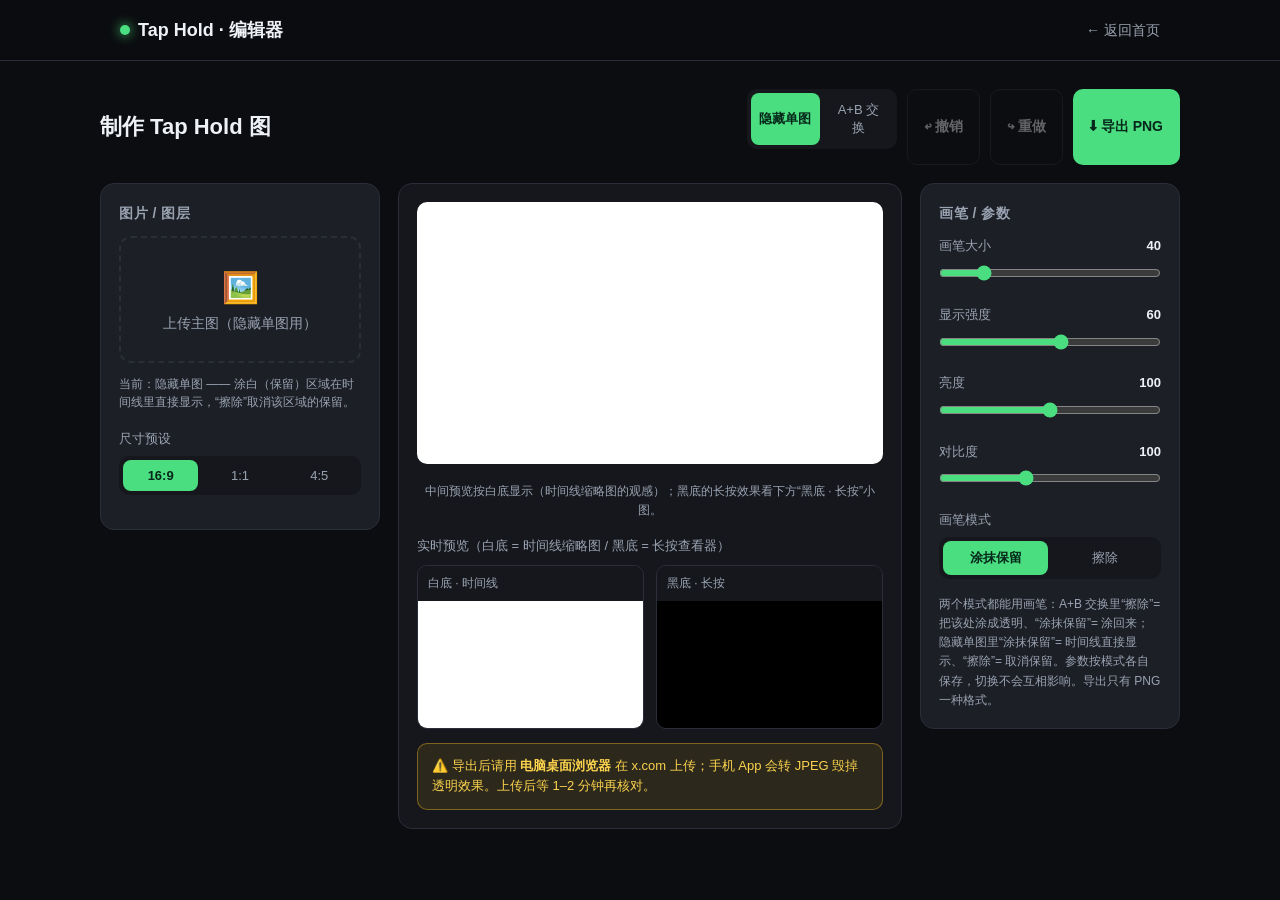
==== editor.html @ 9f055609 "初始化：Tap Hold 编辑器（双通道隔离、双模式画笔、可拖动对比预览、PNG8 分级 alpha 导出）" ====
<!DOCTYPE html>
<html lang="zh-CN">
<head>
<meta charset="UTF-8">
<meta name="viewport" content="width=device-width, initial-scale=1.0">
<title>编辑器 · Tap Hold 生成器</title>
<link rel="icon" href="favicon.svg" type="image/svg+xml">
<link rel="stylesheet" href="css/style.css">
</head>
<body>

<nav class="nav">
  <div class="container nav-inner">
    <div class="logo"><span class="dot"></span> Tap Hold · 编辑器</div>
    <div class="nav-links">
      <a href="index.html">← 返回首页</a>
    </div>
  </div>
</nav>

<div class="container editor-wrap">
  <div class="editor-top">
    <h2>制作 Tap Hold 图</h2>
    <div class="toolbar">
      <div class="seg" id="modeSeg">
        <button data-mode="hide" class="active">隐藏单图</button>
        <button data-mode="swap">A+B 交换</button>
      </div>
      <button class="btn btn-ghost btn-sm" id="undoBtn">↩ 撤销</button>
      <button class="btn btn-ghost btn-sm" id="redoBtn">↪ 重做</button>
      <button class="btn btn-primary btn-sm" id="exportBtn">⬇ 导出 PNG</button>
    </div>
  </div>

  <div class="editor-grid">
    <!-- 左：上传与图层 -->
    <div class="panel">
      <h4>图片 / 图层</h4>
      <div id="uploadA" class="upload-box upload-area-swap-a" style="display:none">
        <div class="big">🖼️</div>
        <div id="labelA">上传图 A（时间线显示）</div>
      </div>
      <div id="uploadB" class="upload-box upload-area-swap-b" style="display:none">
        <div class="big">🌑</div>
        <div id="labelB">上传图 B（长按显示）</div>
      </div>
      <div id="uploadMain" class="upload-box upload-area-hide-main">
        <div class="big">🖼️</div>
        <div id="labelMain">上传主图（隐藏单图用）</div>
      </div>
      <input type="file" id="fileA" accept="image/*" hidden>
      <input type="file" id="fileB" accept="image/*" hidden>
      <input type="file" id="fileMain" accept="image/*" hidden>
      <p class="panel-note" id="modeHint">当前：隐藏单图 —— 涂白（保留）区域在时间线里直接显示，其余区域长按才浮现。</p>

      <div class="ctrl" style="margin-top:18px">
        <label>尺寸预设</label>
        <div class="seg" id="sizeSeg">
          <button data-size="16:9" class="active">16:9</button>
          <button data-size="1:1">1:1</button>
          <button data-size="4:5">4:5</button>
        </div>
      </div>
    </div>

    <!-- 中：画布 -->
    <div class="canvas-stage">
      <div class="canvas-box">
        <canvas id="canvas" width="1200" height="675"></canvas>
        <div class="cmp-tag cmp-tag-l" id="cmpTagL">缩略图</div>
        <div class="cmp-tag cmp-tag-r" id="cmpTagR">点击放大后</div>
        <div class="cmp-line" id="cmpLine"></div>
        <div class="cmp-handle" id="cmpHandle" title="按住左右拖动，对比时间线缩略图与长按后的效果">⇄</div>
      </div>
      <div class="cmp-note" id="cmpNote">拖动中间的滑块对比：左边 = 时间线缩略图（白底），右边 = 长按查看器（黑底）。</div>
      <div class="preview-row">
        <label>实时预览（白底 = 时间线缩略图 / 黑底 = 长按查看器）</label>
        <div class="compare">
          <div class="prev"><div class="cap">白底 · 时间线</div><canvas id="prevWhite" width="400" height="225"></canvas></div>
          <div class="prev"><div class="cap">黑底 · 长按</div><canvas id="prevBlack" width="400" height="225"></canvas></div>
        </div>
      </div>
      <div class="warn" id="publishWarn">⚠️ 导出后请用 <b>电脑桌面浏览器</b> 在 x.com 上传；手机 App 会转 JPEG 毁掉透明效果。上传后等 1–2 分钟再核对。</div>
    </div>

    <!-- 右：参数 -->
    <div class="panel">
      <h4>画笔 / 参数</h4>
      <div class="ctrl">
        <label>画笔大小 <b id="brushSizeVal">40</b></label>
        <input type="range" id="brushSize" min="5" max="200" value="40">
      </div>
      <div class="ctrl" id="strengthCtrl">
        <label>显示强度 <b id="strengthVal">60</b></label>
        <input type="range" id="strength" min="10" max="100" value="60">
      </div>
      <div class="ctrl">
        <label>亮度 <b id="brightVal">100</b></label>
        <input type="range" id="bright" min="50" max="150" value="100">
      </div>
      <div class="ctrl">
        <label>对比度 <b id="contrastVal">100</b></label>
        <input type="range" id="contrast" min="50" max="180" value="100">
      </div>
      <div class="ctrl">
        <label>画笔模式</label>
        <div class="seg" id="paintSeg">
          <button data-paint="keep" class="active">涂抹保留</button>
          <button data-paint="erase">擦除</button>
        </div>
      </div>
      <p style="font-size:12px;color:var(--text-dim)">两个模式都能用画笔：A+B 交换里“擦除”= 把该处涂成透明、“涂抹保留”= 涂回来；隐藏单图里“涂抹保留”= 时间线直接显示、“擦除”= 取消保留。参数按模式各自保存，切换不会互相影响。导出只有 PNG 一种格式。</p>
    </div>
  </div>
</div>

<script src="js/png8.js?v=20261125c"></script>
<script src="js/editor.js?v=20261125c"></script>
</body>
</html>
---- css/style.css ----
/* ===== Tap Hold 生成器 · 全站样式 ===== */
:root {
  --bg: #0c0d10;
  --bg-soft: #15171c;
  --bg-card: #1c1f26;
  --line: #2a2e38;
  --text: #eef1f6;
  --text-dim: #9aa3b2;
  --accent: #4ade80;
  --accent-soft: rgba(74, 222, 128, .14);
  --accent-2: #a78bfa;
  --radius: 14px;
  --maxw: 1080px;
}

* { box-sizing: border-box; margin: 0; padding: 0; }
html { scroll-behavior: smooth; }
body {
  background: var(--bg);
  color: var(--text);
  font-family: -apple-system, BlinkMacSystemFont, "Segoe UI", "PingFang SC", "Microsoft YaHei", sans-serif;
  line-height: 1.6;
  -webkit-font-smoothing: antialiased;
}
a { color: var(--accent); text-decoration: none; }
img { max-width: 100%; display: block; }
.container { max-width: var(--maxw); margin: 0 auto; padding: 0 20px; }

/* ===== 顶栏 ===== */
.nav {
  position: sticky; top: 0; z-index: 50;
  background: rgba(12,13,16,.85); backdrop-filter: blur(10px);
  border-bottom: 1px solid var(--line);
}
.nav-inner { display: flex; align-items: center; justify-content: space-between; height: 60px; }
.logo { font-weight: 800; font-size: 18px; color: var(--text); display: flex; align-items: center; gap: 8px; }
.logo .dot { width: 10px; height: 10px; border-radius: 50%; background: var(--accent); box-shadow: 0 0 12px var(--accent); }
.nav-links { display: flex; gap: 22px; }
.nav-links a { color: var(--text-dim); font-size: 14px; }
.nav-links a:hover { color: var(--text); }

/* ===== Hero ===== */
.hero { padding: 72px 0 56px; text-align: center; }
.hero h1 { font-size: clamp(30px, 5vw, 48px); font-weight: 900; line-height: 1.2; letter-spacing: -.5px; }
.hero h1 .hl { color: var(--accent); }
.hero p.sub { color: var(--text-dim); font-size: 17px; max-width: 620px; margin: 18px auto 0; }
.hero-cta { margin-top: 30px; display: flex; gap: 14px; justify-content: center; flex-wrap: wrap; }
.btn {
  display: inline-flex; align-items: center; gap: 8px;
  padding: 13px 26px; border-radius: 12px; font-size: 16px; font-weight: 700;
  cursor: pointer; border: 1px solid transparent; transition: .15s;
}
.btn-primary { background: var(--accent); color: #06281a; }
.btn-primary:hover { filter: brightness(1.08); }
.btn-ghost { background: transparent; color: var(--text); border-color: var(--line); }
.btn-ghost:hover { border-color: var(--accent); }
.btn-sm { padding: 8px 16px; font-size: 14px; border-radius: 10px; }

/* 对比演示卡 */
.demo {
  margin: 44px auto 0; max-width: 760px;
  display: grid; grid-template-columns: 1fr auto 1fr; gap: 0;
  border: 1px solid var(--line); border-radius: var(--radius); overflow: hidden;
  background: var(--bg-card);
}
.demo-cell { padding: 26px 20px; min-height: 220px; display: flex; flex-direction: column; justify-content: center; }
.demo-cell.before { background: #f4f5f7; color: #333; }
.demo-cell.after { background: #000; color: #fff; }
.demo-cell .tag { font-size: 12px; font-weight: 700; padding: 4px 10px; border-radius: 999px; align-self: flex-start; margin-bottom: 14px; }
.demo-cell.before .tag { background: #e2e5ea; color: #555; }
.demo-cell.after .tag { background: #1f2937; color: #d1d5db; }
.demo-cell .ph { font-size: 15px; opacity: .85; }
.demo-mid { display: flex; align-items: center; padding: 0 14px; color: var(--accent-2); font-size: 22px; }

/* 特性条 */
.features { display: grid; grid-template-columns: repeat(4, 1fr); gap: 14px; margin: 48px 0; }
.feature { background: var(--bg-card); border: 1px solid var(--line); border-radius: var(--radius); padding: 18px; text-align: center; }
.feature .ic { font-size: 26px; }
.feature h4 { margin-top: 8px; font-size: 15px; }
.feature p { font-size: 13px; color: var(--text-dim); margin-top: 4px; }

/* 区块通用 */
section.block { padding: 56px 0; border-top: 1px solid var(--line); }
.block h2 { font-size: 28px; font-weight: 800; text-align: center; }
.block .lead { color: var(--text-dim); text-align: center; max-width: 640px; margin: 12px auto 0; }

/* 模式卡片 */
.modes { display: grid; grid-template-columns: 1fr 1fr; gap: 18px; margin-top: 34px; }
.mode-card {
  background: var(--bg-card); border: 1px solid var(--line); border-radius: var(--radius);
  padding: 26px; cursor: pointer; transition: .15s;
}
.mode-card:hover { border-color: var(--accent); transform: translateY(-2px); }
.mode-card h3 { font-size: 20px; }
.mode-card p { color: var(--text-dim); font-size: 14px; margin-top: 8px; }
.mode-card .go { margin-top: 16px; color: var(--accent); font-weight: 700; font-size: 14px; }

/* 原理 */
.formula {
  background: var(--bg-soft); border: 1px dashed var(--line); border-radius: var(--radius);
  padding: 20px; text-align: center; font-family: ui-monospace, monospace; font-size: 16px;
  margin: 22px auto; max-width: 560px; color: var(--accent);
}
.principle-grid { display: grid; grid-template-columns: 1fr 1fr; gap: 18px; margin-top: 24px; }
.pcard { background: var(--bg-card); border: 1px solid var(--line); border-radius: var(--radius); padding: 22px; }
.pcard h4 { font-size: 16px; margin-bottom: 8px; }
.pcard p { color: var(--text-dim); font-size: 14px; }

/* 四步流程 */
.steps { display: grid; grid-template-columns: repeat(4, 1fr); gap: 16px; margin-top: 30px; }
.step { background: var(--bg-card); border: 1px solid var(--line); border-radius: var(--radius); padding: 22px; }
.step .num { width: 32px; height: 32px; border-radius: 50%; background: var(--accent-soft); color: var(--accent); font-weight: 800; display: flex; align-items: center; justify-content: center; }
.step h4 { margin-top: 12px; font-size: 16px; }
.step p { color: var(--text-dim); font-size: 13px; margin-top: 6px; }

/* FAQ */
.faq { max-width: 760px; margin: 30px auto 0; }
.faq details { background: var(--bg-card); border: 1px solid var(--line); border-radius: 12px; margin-bottom: 10px; padding: 0 18px; }
.faq summary { cursor: pointer; padding: 16px 0; font-weight: 600; list-style: none; display: flex; justify-content: space-between; align-items: center; }
.faq summary::after { content: "+"; font-size: 22px; color: var(--accent); }
.faq details[open] summary::after { content: "−"; }
.faq .a { padding: 0 0 16px; color: var(--text-dim); font-size: 14px; }

footer { border-top: 1px solid var(--line); padding: 30px 0; text-align: center; color: var(--text-dim); font-size: 13px; }

/* ===== 编辑器页 ===== */
.editor-wrap { padding: 28px 0 60px; }
.editor-top { display: flex; align-items: center; justify-content: space-between; flex-wrap: wrap; gap: 12px; margin-bottom: 18px; }
.editor-top h2 { font-size: 22px; }
.toolbar { display: flex; gap: 10px; flex-wrap: wrap; }
.editor-grid { display: grid; grid-template-columns: 280px 1fr 260px; gap: 18px; align-items: start; }
.panel { background: var(--bg-card); border: 1px solid var(--line); border-radius: var(--radius); padding: 18px; }
.panel h4 { font-size: 14px; color: var(--text-dim); text-transform: uppercase; letter-spacing: .5px; margin-bottom: 12px; }
.upload-box {
  border: 2px dashed var(--line); border-radius: 12px; padding: 26px 14px; text-align: center;
  color: var(--text-dim); cursor: pointer; font-size: 14px; transition: .15s; margin-bottom: 12px;
}
.upload-box:hover, .upload-box.drag { border-color: var(--accent); color: var(--text); background: var(--accent-soft); }
.upload-box .big { font-size: 30px; }
.panel-note { font-size: 12px; color: var(--text-dim); margin-top: 4px; line-height: 1.5; }
.ctrl { margin-bottom: 16px; }
.btn:disabled { opacity: .38; cursor: not-allowed; }
.ctrl label { display: flex; justify-content: space-between; font-size: 13px; color: var(--text-dim); margin-bottom: 6px; }
.ctrl label b { color: var(--text); }
input[type=range] { width: 100%; accent-color: var(--accent); }
.seg { display: flex; background: var(--bg-soft); border-radius: 10px; padding: 4px; gap: 4px; margin-bottom: 16px; }
.seg button { flex: 1; background: transparent; color: var(--text-dim); border: 0; padding: 8px; border-radius: 8px; cursor: pointer; font-size: 13px; }
.seg button.active { background: var(--accent); color: #06281a; font-weight: 700; }

.canvas-stage { background: var(--bg-soft); border: 1px solid var(--line); border-radius: var(--radius); padding: 18px; }
.canvas-box { position: relative; margin: 0 auto; max-width: 560px; }
.canvas-box canvas { width: 100%; border-radius: 10px; touch-action: none; background: #000; }
/* —— 中间大预览：左右拖动对比（左=白底缩略图 / 右=黑底长按） —— */
.cmp-tag { position: absolute; top: 10px; font-size: 12px; line-height: 1; padding: 6px 9px; border-radius: 6px;
  background: rgba(0,0,0,.55); color: #fff; pointer-events: none; letter-spacing: .5px; }
.cmp-tag-l { left: 10px; }
.cmp-tag-r { right: 10px; }
.cmp-line { position: absolute; top: 0; bottom: 0; width: 2px; background: var(--accent); opacity: .85;
  transform: translateX(-1px); pointer-events: none; }
.cmp-handle { position: absolute; top: 50%; width: 36px; height: 36px; margin: -18px 0 0 -18px; border-radius: 50%;
  background: var(--accent); color: #06281a; font-size: 16px; font-weight: 700; display: flex; align-items: center;
  justify-content: center; cursor: ew-resize; touch-action: none; user-select: none;
  box-shadow: 0 3px 12px rgba(0,0,0,.45); }
.cmp-note { font-size: 12px; color: var(--text-dim); text-align: center; margin-top: 10px; }
.preview-row { margin-top: 16px; }
.preview-row label { font-size: 13px; color: var(--text-dim); display: block; margin-bottom: 8px; }
.compare { display: grid; grid-template-columns: 1fr 1fr; gap: 12px; }
.compare .prev { border-radius: 10px; overflow: hidden; border: 1px solid var(--line); }
.compare .prev .cap { font-size: 12px; padding: 8px 10px; background: var(--bg-soft); color: var(--text-dim); }
.compare canvas { width: 100%; display: block; }
.warn { background: rgba(251,191,36,.1); border: 1px solid rgba(251,191,36,.4); color: #fcd34d; padding: 12px 14px; border-radius: 10px; font-size: 13px; margin-top: 14px; }

@media (max-width: 900px) {
  .features, .steps { grid-template-columns: repeat(2, 1fr); }
  .modes, .principle-grid { grid-template-columns: 1fr; }
  .editor-grid { grid-template-columns: 1fr; }
  .demo { grid-template-columns: 1fr; }
  .demo-mid { justify-content: center; padding: 10px; }
}
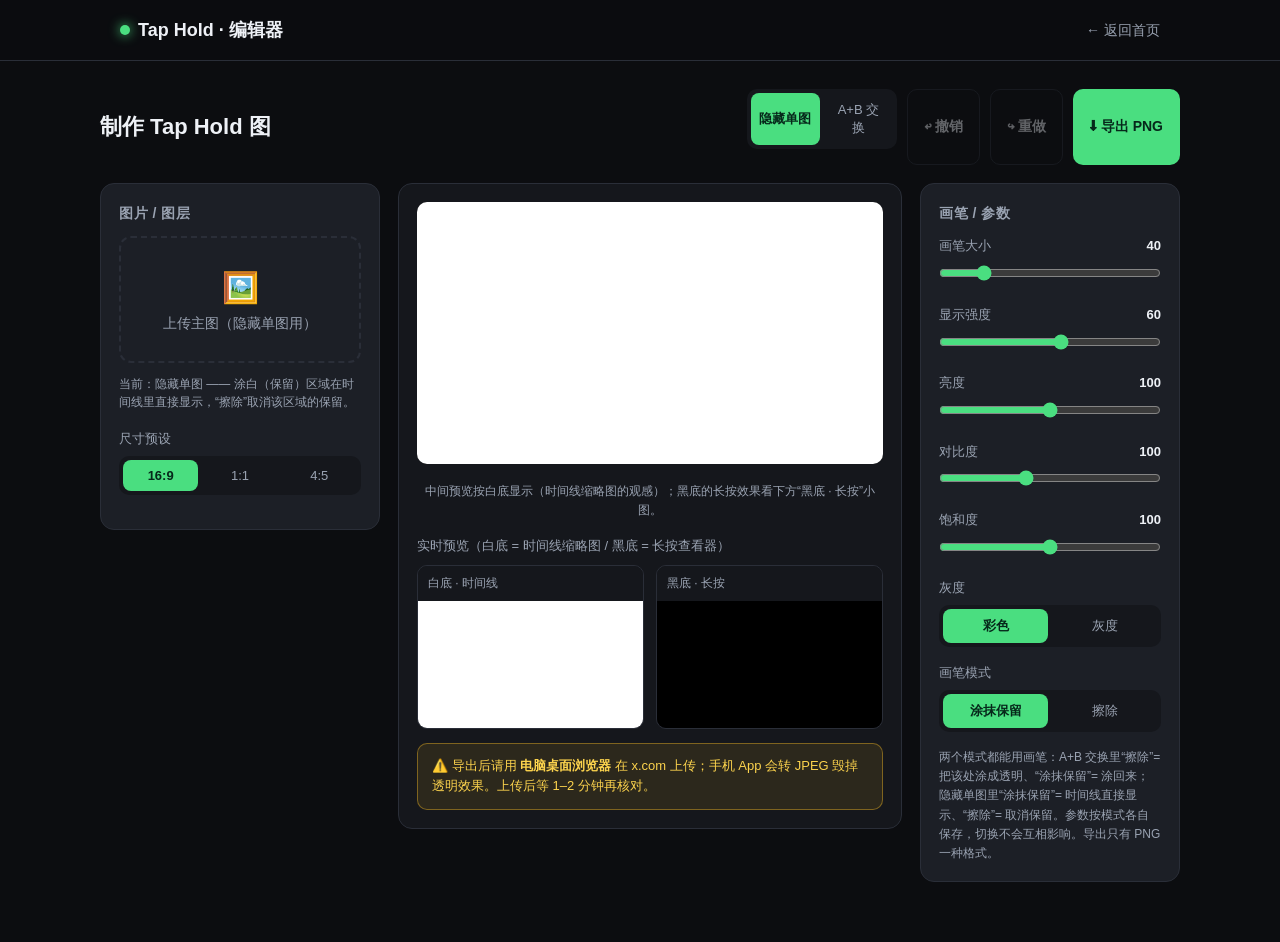
==== commit b6b2d7bb: "更新到 20261125d：新增饱和度滑块与灰度开关" ====
--- a/editor.html
+++ b/editor.html
@@ -102,6 +102,17 @@
         <label>对比度 <b id="contrastVal">100</b></label>
         <input type="range" id="contrast" min="50" max="180" value="100">
       </div>
+      <div class="ctrl" id="saturCtrl">
+        <label>饱和度 <b id="saturVal">100</b></label>
+        <input type="range" id="satur" min="0" max="200" value="100">
+      </div>
+      <div class="ctrl">
+        <label>灰度</label>
+        <div class="seg" id="graySeg">
+          <button data-gray="0" class="active">彩色</button>
+          <button data-gray="1">灰度</button>
+        </div>
+      </div>
       <div class="ctrl">
         <label>画笔模式</label>
         <div class="seg" id="paintSeg">
@@ -114,7 +125,7 @@
   </div>
 </div>
 
-<script src="js/png8.js?v=20261125c"></script>
-<script src="js/editor.js?v=20261125c"></script>
+<script src="js/png8.js?v=20261125d"></script>
+<script src="js/editor.js?v=20261125d"></script>
 </body>
 </html>
--- a/css/style.css
+++ b/css/style.css
@@ -143,6 +143,8 @@
 .ctrl label { display: flex; justify-content: space-between; font-size: 13px; color: var(--text-dim); margin-bottom: 6px; }
 .ctrl label b { color: var(--text); }
 input[type=range] { width: 100%; accent-color: var(--accent); }
+.ctrl.disabled { opacity: .45; }
+.ctrl.disabled input[type=range] { pointer-events: none; }
 .seg { display: flex; background: var(--bg-soft); border-radius: 10px; padding: 4px; gap: 4px; margin-bottom: 16px; }
 .seg button { flex: 1; background: transparent; color: var(--text-dim); border: 0; padding: 8px; border-radius: 8px; cursor: pointer; font-size: 13px; }
 .seg button.active { background: var(--accent); color: #06281a; font-weight: 700; }
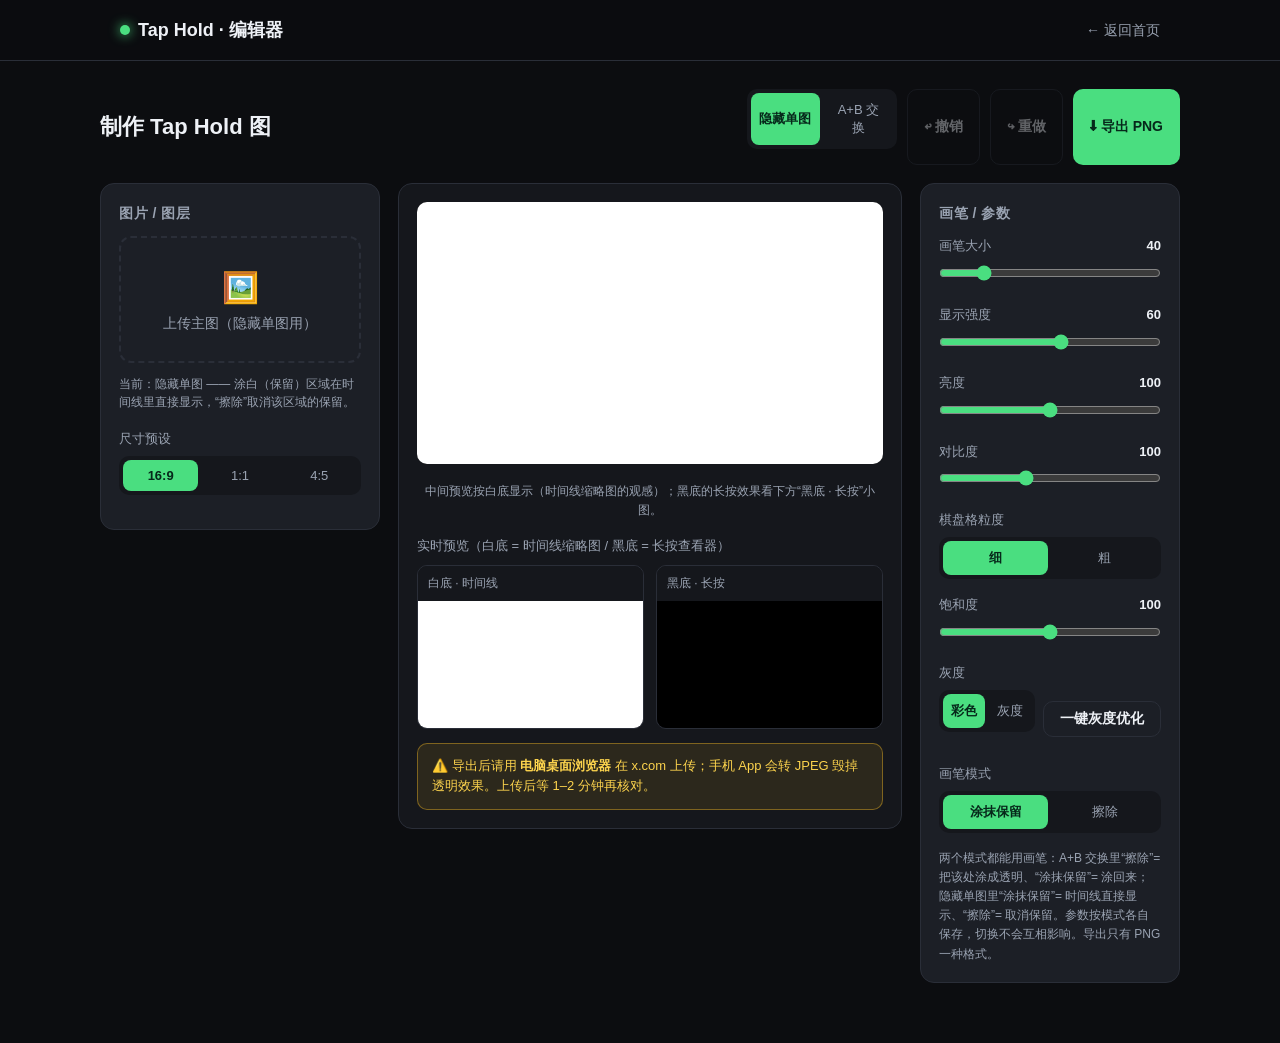
==== commit e630961a: "更新到 20261125e：分离两侧调参 + 高光保护 + 灰度预设 + 棋盘格粗细" ====
--- a/editor.html
+++ b/editor.html
@@ -94,23 +94,60 @@
         <label>显示强度 <b id="strengthVal">60</b></label>
         <input type="range" id="strength" min="10" max="100" value="60">
       </div>
-      <div class="ctrl">
-        <label>亮度 <b id="brightVal">100</b></label>
-        <input type="range" id="bright" min="50" max="150" value="100">
+
+      <!-- A+B 交换：白底侧 / 黑底侧 各自一套亮度·对比度 -->
+      <div id="splitCtrl">
+        <div class="ctrl">
+          <label>白底侧（图 A）亮度 <b id="brightAVal">100</b></label>
+          <input type="range" id="brightA" min="50" max="150" value="100">
+        </div>
+        <div class="ctrl">
+          <label>白底侧（图 A）对比度 <b id="contrastAVal">100</b></label>
+          <input type="range" id="contrastA" min="50" max="180" value="100">
+        </div>
+        <div class="ctrl">
+          <label>黑底侧（图 B）亮度 <b id="brightBVal">100</b></label>
+          <input type="range" id="brightB" min="50" max="150" value="100">
+        </div>
+        <div class="ctrl">
+          <label>黑底侧（图 B）对比度 <b id="contrastBVal">100</b></label>
+          <input type="range" id="contrastB" min="50" max="200" value="100">
+        </div>
+        <p class="panel-note">白底侧调低对比度 = 把白色从 255 往回拽，压掉黑底泛白；黑底侧调高对比度 = 加深差异区，同时给 C 腾出余量。</p>
       </div>
-      <div class="ctrl">
-        <label>对比度 <b id="contrastVal">100</b></label>
-        <input type="range" id="contrast" min="50" max="180" value="100">
+
+      <!-- 隐藏单图：只有一张底图，保留单一组 -->
+      <div id="singleCtrl">
+        <div class="ctrl">
+          <label>亮度 <b id="brightVal">100</b></label>
+          <input type="range" id="bright" min="50" max="150" value="100">
+        </div>
+        <div class="ctrl">
+          <label>对比度 <b id="contrastVal">100</b></label>
+          <input type="range" id="contrast" min="50" max="180" value="100">
+        </div>
       </div>
+
+      <div class="ctrl" id="checkerCtrl" style="display:none">
+        <label>棋盘格粒度</label>
+        <div class="seg" id="checkerSeg">
+          <button data-checker="1" class="active">细</button>
+          <button data-checker="3">粗</button>
+        </div>
+      </div>
+
       <div class="ctrl" id="saturCtrl">
         <label>饱和度 <b id="saturVal">100</b></label>
         <input type="range" id="satur" min="0" max="200" value="100">
       </div>
       <div class="ctrl">
         <label>灰度</label>
-        <div class="seg" id="graySeg">
-          <button data-gray="0" class="active">彩色</button>
-          <button data-gray="1">灰度</button>
+        <div class="row-inline">
+          <div class="seg" id="graySeg">
+            <button data-gray="0" class="active">彩色</button>
+            <button data-gray="1">灰度</button>
+          </div>
+          <button class="btn btn-ghost btn-sm" id="grayPresetBtn">一键灰度优化</button>
         </div>
       </div>
       <div class="ctrl">
@@ -125,7 +162,7 @@
   </div>
 </div>
 
-<script src="js/png8.js?v=20261125d"></script>
-<script src="js/editor.js?v=20261125d"></script>
+<script src="js/png8.js?v=20261125e"></script>
+<script src="js/editor.js?v=20261125e"></script>
 </body>
 </html>
--- a/css/style.css
+++ b/css/style.css
@@ -179,3 +179,6 @@
   .demo { grid-template-columns: 1fr; }
   .demo-mid { justify-content: center; padding: 10px; }
 }
+
+/* 参数面板：开关行内并排 */
+.row-inline{display:flex;align-items:center;gap:8px;flex-wrap:wrap}
